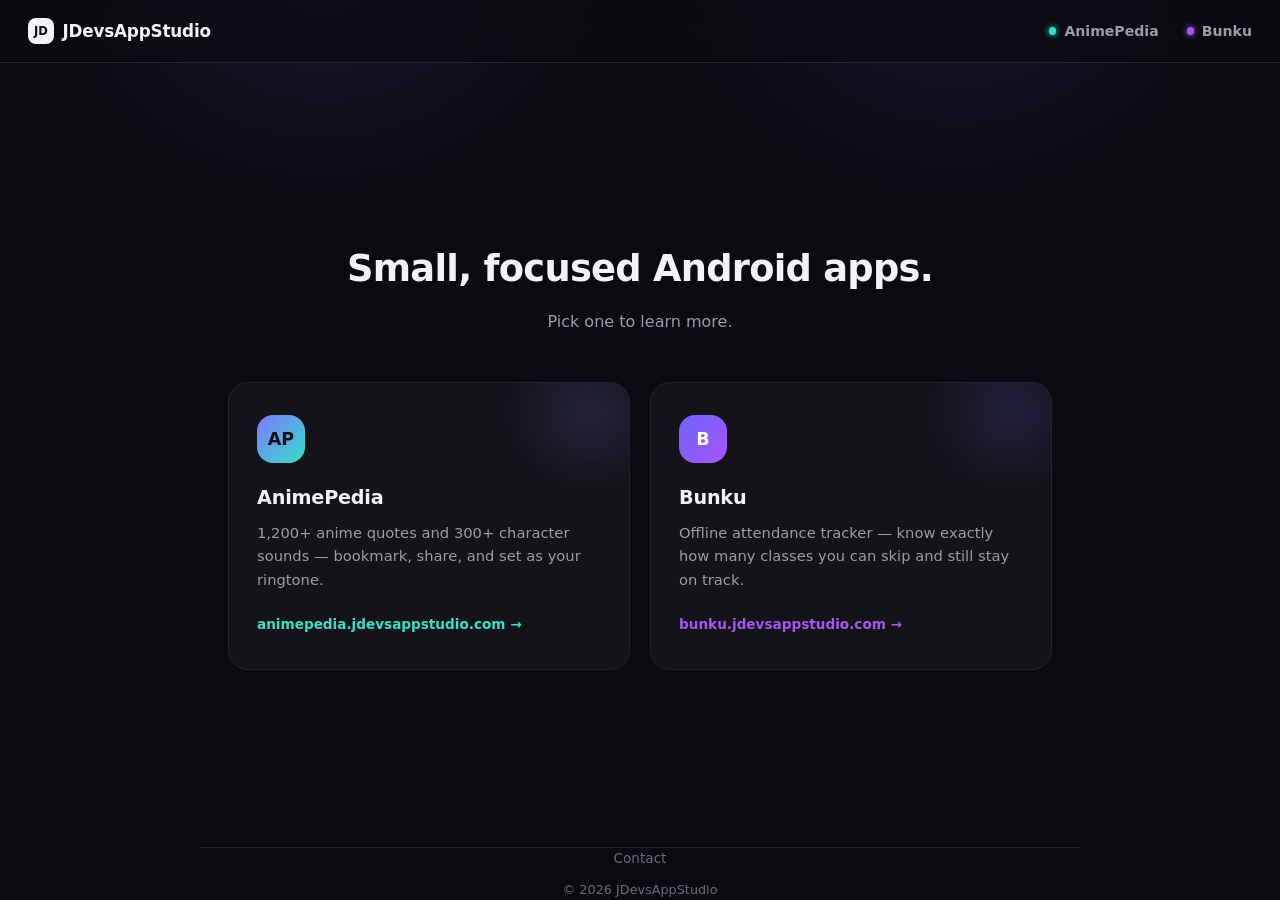
==== index.html @ 1afcf563 "Add studio hub page for jdevsappstudio.com apex domain - New root index.html: small hub linking out " ====
<!doctype html>
<html lang="en">
<head>
<meta charset="utf-8" />
<meta name="viewport" content="width=device-width, initial-scale=1" />
<title>JDevsAppStudio</title>
<meta name="description" content="JDevsAppStudio — small, focused Android apps. AnimePedia (anime quotes & ringtones) and Bunku (attendance tracker)." />
<link rel="canonical" href="https://jdevsappstudio.com/" />
<meta name="theme-color" content="#0a0a10" />
<link rel="icon" href="data:image/svg+xml,%3Csvg xmlns='http://www.w3.org/2000/svg' viewBox='0 0 32 32'%3E%3Crect width='32' height='32' rx='9' fill='%23F3F3F6'/%3E%3Ctext x='16' y='22' font-family='Arial,sans-serif' font-size='15' font-weight='800' fill='%230a0a10' text-anchor='middle'%3EJD%3C/text%3E%3C/svg%3E" />
<style>
:root{
  --bg:#0a0a10;
  --surface:#131318;
  --border:#232330;
  --text1:#f3f3f6;
  --text2:#9c9ca8;
  --text3:#6b6b78;
  --animepedia:#7e78ff;
  --animepedia-2:#34e0c8;
  --bunku:#6c63ff;
  --bunku-2:#a855f7;
  color-scheme: dark;
}
*,*::before,*::after{box-sizing:border-box;margin:0;padding:0}
body{
  background:var(--bg); color:var(--text2);
  font-family:-apple-system,"Segoe UI",Roboto,system-ui,sans-serif;
  line-height:1.6; min-height:100vh;
  display:flex; flex-direction:column;
  overflow-x:hidden;
}
a{color:inherit}
img{max-width:100%;display:block}

.wrap{ max-width:880px; margin:0 auto; padding:0 1.75rem; width:100%; }

nav{
  position:sticky; top:0; z-index:40;
  display:flex; align-items:center; justify-content:space-between;
  padding:1.1rem 1.75rem;
  background:rgba(10,10,16,.72); backdrop-filter:blur(14px);
  border-bottom:1px solid var(--border);
}
.brand{ display:flex; align-items:center; gap:.55rem; font-weight:800; font-size:1.05rem; color:var(--text1); letter-spacing:-.01em; text-decoration:none; }
.brand .mark{
  width:1.6rem; height:1.6rem; border-radius:.5rem; background:var(--text1);
  color:var(--bg); display:inline-flex; align-items:center; justify-content:center;
  font-size:.72rem; font-weight:800;
}
.nav-links{ display:flex; align-items:center; gap:1.75rem; }
.nav-link{ display:inline-flex; align-items:center; gap:.5rem; text-decoration:none; color:var(--text2); font-size:.88rem; font-weight:600; transition:color .15s; }
.nav-link .dot{ width:.45rem; height:.45rem; border-radius:50%; }
.nav-link.animepedia .dot{ background:var(--animepedia-2); box-shadow:0 0 6px var(--animepedia-2); }
.nav-link.bunku .dot{ background:var(--bunku-2); box-shadow:0 0 6px var(--bunku-2); }
.nav-link:hover{ color:var(--text1); }
@media (max-width:520px){ .nav-link span:not(.dot){ display:none } }

main{ flex:1; display:flex; flex-direction:column; justify-content:center; padding:3.5rem 0 4rem; position:relative; isolation:isolate; }
main::before{
  content:''; position:absolute; inset:-15% -10% auto -10%; height:80%; z-index:-1;
  background:
    radial-gradient(40% 60% at 20% 0%, rgba(126,120,255,.14), transparent 70%),
    radial-gradient(40% 60% at 80% 0%, rgba(108,99,255,.14), transparent 70%);
}

.hero{ text-align:center; margin-bottom:3rem; }
.hero h1{
  font-size:clamp(1.7rem,4.2vw,2.3rem); font-weight:800; color:var(--text1);
  letter-spacing:-.02em; margin-bottom:.6rem; text-wrap:balance;
}
.hero p{ color:var(--text2); font-size:1rem; max-width:32ch; margin:0 auto; }

.apps{ display:grid; grid-template-columns:1fr 1fr; gap:1.25rem; }
@media (max-width:640px){ .apps{ grid-template-columns:1fr; } }

.app-card{
  display:block; text-decoration:none;
  background:var(--surface); border:1px solid var(--border); border-radius:20px;
  padding:2rem 1.75rem; position:relative; overflow:hidden; isolation:isolate;
  transition:border-color .15s, transform .15s;
}
.app-card:hover{ transform:translateY(-2px); }
.app-card::before{
  content:''; position:absolute; inset:-30% -20% auto auto; width:60%; height:80%; z-index:-1;
  background:radial-gradient(closest-side, var(--glow), transparent 72%); filter:blur(6px);
}
.app-card.animepedia{ --glow:rgba(126,120,255,.16); }
.app-card.animepedia:hover{ border-color:var(--animepedia); }
.app-card.bunku{ --glow:rgba(108,99,255,.16); }
.app-card.bunku:hover{ border-color:var(--bunku); }

.app-icon{
  width:3rem; height:3rem; border-radius:1rem; margin-bottom:1.25rem;
  display:flex; align-items:center; justify-content:center; font-weight:800; font-size:1.1rem; color:#fff;
}
.animepedia .app-icon{ background:linear-gradient(135deg,var(--animepedia),var(--animepedia-2)); color:#0c0c14; }
.bunku .app-icon{ background:linear-gradient(135deg,var(--bunku),var(--bunku-2)); }

.app-card h2{ font-size:1.2rem; font-weight:800; color:var(--text1); margin-bottom:.4rem; letter-spacing:-.01em; }
.app-card p{ font-size:.92rem; color:var(--text2); margin-bottom:1.25rem; min-height:2.8em; }
.app-card .go{ font-size:.85rem; font-weight:700; display:inline-flex; align-items:center; gap:.4rem; }
.animepedia .go{ color:var(--animepedia-2); }
.bunku .go{ color:var(--bunku-2); }

footer{ border-top:1px solid var(--border); padding:1.75rem; text-align:center; }
.footer-links{ display:flex; gap:1.5rem; justify-content:center; flex-wrap:wrap; margin-bottom:.6rem; }
.footer-links a{ color:var(--text3); text-decoration:none; font-size:.85rem; }
.footer-links a:hover{ color:var(--text2); }
footer p{ color:var(--text3); font-size:.8rem; }
</style>
</head>
<body>

<nav>
  <a class="brand" href="#"><span class="mark">JD</span>JDevsAppStudio</a>
  <div class="nav-links">
    <a class="nav-link animepedia" href="https://animepedia.jdevsappstudio.com" target="_blank" rel="noopener"><span class="dot"></span><span>AnimePedia</span></a>
    <a class="nav-link bunku" href="https://bunku.jdevsappstudio.com" target="_blank" rel="noopener"><span class="dot"></span><span>Bunku</span></a>
  </div>
</nav>

<main class="wrap">
  <div class="hero">
    <h1>Small, focused Android apps.</h1>
    <p>Pick one to learn more.</p>
  </div>

  <div class="apps">
    <a class="app-card animepedia" href="https://animepedia.jdevsappstudio.com" target="_blank" rel="noopener">
      <div class="app-icon">AP</div>
      <h2>AnimePedia</h2>
      <p>1,200+ anime quotes and 300+ character sounds — bookmark, share, and set as your ringtone.</p>
      <span class="go">animepedia.jdevsappstudio.com &rarr;</span>
    </a>
    <a class="app-card bunku" href="https://bunku.jdevsappstudio.com" target="_blank" rel="noopener">
      <div class="app-icon">B</div>
      <h2>Bunku</h2>
      <p>Offline attendance tracker — know exactly how many classes you can skip and still stay on track.</p>
      <span class="go">bunku.jdevsappstudio.com &rarr;</span>
    </a>
  </div>
</main>

<footer class="wrap">
  <div class="footer-links">
    <a href="mailto:jdevsappstudio@gmail.com">Contact</a>
  </div>
  <p>&copy; 2026 JDevsAppStudio</p>
</footer>

</body>
</html>
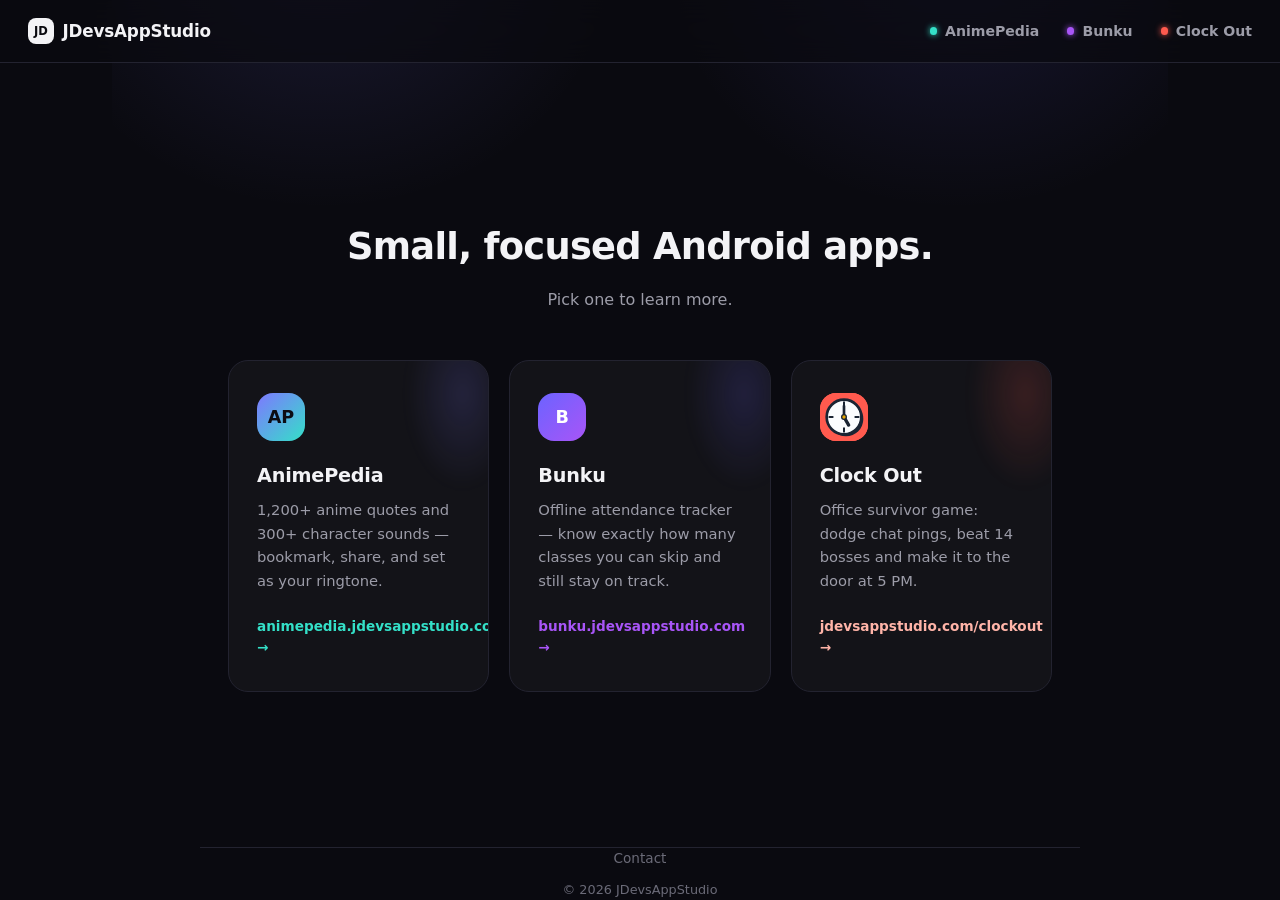
==== commit 76b047f0: "Clock Out: landing page and privacy policy at /clockout, hub card, sitemap and robots Co-Authored-By" ====
--- a/index.html
+++ b/index.html
@@ -4,7 +4,7 @@
 <meta charset="utf-8" />
 <meta name="viewport" content="width=device-width, initial-scale=1" />
 <title>JDevsAppStudio</title>
-<meta name="description" content="JDevsAppStudio — small, focused Android apps. AnimePedia (anime quotes & ringtones) and Bunku (attendance tracker)." />
+<meta name="description" content="JDevsAppStudio — small, focused Android apps. AnimePedia (anime quotes & ringtones), Bunku (attendance tracker) and Clock Out (office survivor game)." />
 <link rel="canonical" href="https://jdevsappstudio.com/" />
 <meta name="theme-color" content="#0a0a10" />
 <link rel="icon" href="data:image/svg+xml,%3Csvg xmlns='http://www.w3.org/2000/svg' viewBox='0 0 32 32'%3E%3Crect width='32' height='32' rx='9' fill='%23F3F3F6'/%3E%3Ctext x='16' y='22' font-family='Arial,sans-serif' font-size='15' font-weight='800' fill='%230a0a10' text-anchor='middle'%3EJD%3C/text%3E%3C/svg%3E" />
@@ -20,6 +20,8 @@
   --animepedia-2:#34e0c8;
   --bunku:#6c63ff;
   --bunku-2:#a855f7;
+  --clockout:#ff5a4e;
+  --clockout-2:#ffb4a8;
   color-scheme: dark;
 }
 *,*::before,*::after{box-sizing:border-box;margin:0;padding:0}
@@ -53,6 +55,7 @@
 .nav-link .dot{ width:.45rem; height:.45rem; border-radius:50%; }
 .nav-link.animepedia .dot{ background:var(--animepedia-2); box-shadow:0 0 6px var(--animepedia-2); }
 .nav-link.bunku .dot{ background:var(--bunku-2); box-shadow:0 0 6px var(--bunku-2); }
+.nav-link.clockout .dot{ background:var(--clockout); box-shadow:0 0 6px var(--clockout); }
 .nav-link:hover{ color:var(--text1); }
 @media (max-width:520px){ .nav-link span:not(.dot){ display:none } }
 
@@ -71,8 +74,7 @@
 }
 .hero p{ color:var(--text2); font-size:1rem; max-width:32ch; margin:0 auto; }
 
-.apps{ display:grid; grid-template-columns:1fr 1fr; gap:1.25rem; }
-@media (max-width:640px){ .apps{ grid-template-columns:1fr; } }
+.apps{ display:grid; grid-template-columns:repeat(auto-fit,minmax(240px,1fr)); gap:1.25rem; }
 
 .app-card{
   display:block; text-decoration:none;
@@ -89,6 +91,8 @@
 .app-card.animepedia:hover{ border-color:var(--animepedia); }
 .app-card.bunku{ --glow:rgba(108,99,255,.16); }
 .app-card.bunku:hover{ border-color:var(--bunku); }
+.app-card.clockout{ --glow:rgba(255,90,78,.16); }
+.app-card.clockout:hover{ border-color:var(--clockout); }
 
 .app-icon{
   width:3rem; height:3rem; border-radius:1rem; margin-bottom:1.25rem;
@@ -96,12 +100,15 @@
 }
 .animepedia .app-icon{ background:linear-gradient(135deg,var(--animepedia),var(--animepedia-2)); color:#0c0c14; }
 .bunku .app-icon{ background:linear-gradient(135deg,var(--bunku),var(--bunku-2)); }
+.clockout .app-icon{ background:var(--clockout); padding:0; overflow:hidden; }
+.clockout .app-icon img{ width:100%; height:100%; }
 
 .app-card h2{ font-size:1.2rem; font-weight:800; color:var(--text1); margin-bottom:.4rem; letter-spacing:-.01em; }
 .app-card p{ font-size:.92rem; color:var(--text2); margin-bottom:1.25rem; min-height:2.8em; }
 .app-card .go{ font-size:.85rem; font-weight:700; display:inline-flex; align-items:center; gap:.4rem; }
 .animepedia .go{ color:var(--animepedia-2); }
 .bunku .go{ color:var(--bunku-2); }
+.clockout .go{ color:var(--clockout-2); }
 
 footer{ border-top:1px solid var(--border); padding:1.75rem; text-align:center; }
 .footer-links{ display:flex; gap:1.5rem; justify-content:center; flex-wrap:wrap; margin-bottom:.6rem; }
@@ -117,6 +124,7 @@
   <div class="nav-links">
     <a class="nav-link animepedia" href="https://animepedia.jdevsappstudio.com" target="_blank" rel="noopener"><span class="dot"></span><span>AnimePedia</span></a>
     <a class="nav-link bunku" href="https://bunku.jdevsappstudio.com" target="_blank" rel="noopener"><span class="dot"></span><span>Bunku</span></a>
+    <a class="nav-link clockout" href="/clockout/"><span class="dot"></span><span>Clock Out</span></a>
   </div>
 </nav>
 
@@ -139,6 +147,12 @@
       <p>Offline attendance tracker — know exactly how many classes you can skip and still stay on track.</p>
       <span class="go">bunku.jdevsappstudio.com &rarr;</span>
     </a>
+    <a class="app-card clockout" href="/clockout/">
+      <div class="app-icon"><img src="/clockout/img/icon.svg" alt=""></div>
+      <h2>Clock Out</h2>
+      <p>Office survivor game: dodge chat pings, beat 14 bosses and make it to the door at 5 PM.</p>
+      <span class="go">jdevsappstudio.com/clockout &rarr;</span>
+    </a>
   </div>
 </main>
 
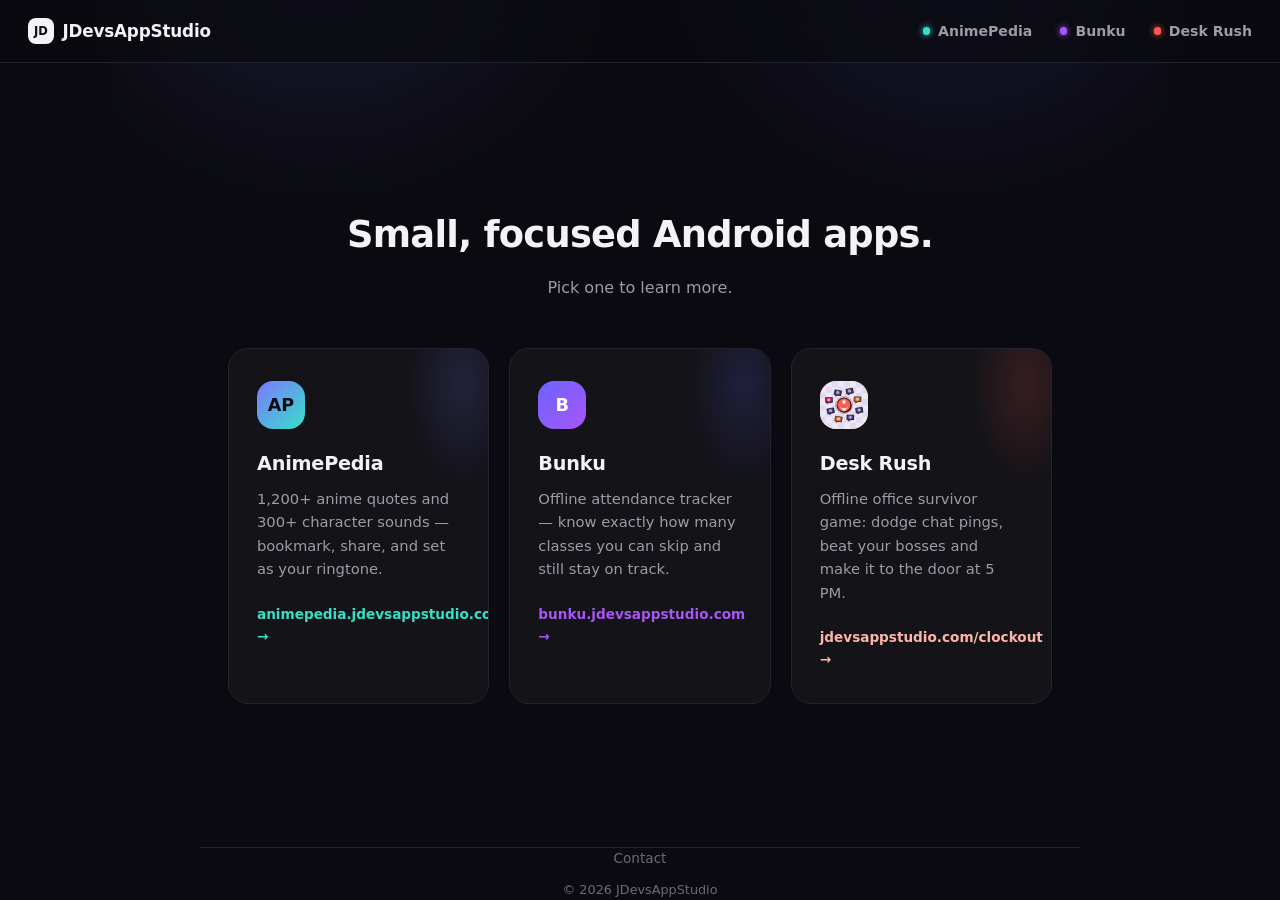
==== commit 10bd4cb6: "Desk Rush rename: game page, privacy policy, hub card, share image and icon Co-Authored-By: Claude O" ====
--- a/index.html
+++ b/index.html
@@ -4,7 +4,7 @@
 <meta charset="utf-8" />
 <meta name="viewport" content="width=device-width, initial-scale=1" />
 <title>JDevsAppStudio</title>
-<meta name="description" content="JDevsAppStudio — small, focused Android apps. AnimePedia (anime quotes & ringtones), Bunku (attendance tracker) and Clock Out (office survivor game)." />
+<meta name="description" content="JDevsAppStudio — small, focused Android apps. AnimePedia (anime quotes & ringtones), Bunku (attendance tracker) and Desk Rush (office survivor game)." />
 <link rel="canonical" href="https://jdevsappstudio.com/" />
 <meta name="theme-color" content="#0a0a10" />
 <link rel="icon" href="data:image/svg+xml,%3Csvg xmlns='http://www.w3.org/2000/svg' viewBox='0 0 32 32'%3E%3Crect width='32' height='32' rx='9' fill='%23F3F3F6'/%3E%3Ctext x='16' y='22' font-family='Arial,sans-serif' font-size='15' font-weight='800' fill='%230a0a10' text-anchor='middle'%3EJD%3C/text%3E%3C/svg%3E" />
@@ -124,7 +124,7 @@
   <div class="nav-links">
     <a class="nav-link animepedia" href="https://animepedia.jdevsappstudio.com" target="_blank" rel="noopener"><span class="dot"></span><span>AnimePedia</span></a>
     <a class="nav-link bunku" href="https://bunku.jdevsappstudio.com" target="_blank" rel="noopener"><span class="dot"></span><span>Bunku</span></a>
-    <a class="nav-link clockout" href="/clockout/"><span class="dot"></span><span>Clock Out</span></a>
+    <a class="nav-link clockout" href="/clockout/"><span class="dot"></span><span>Desk Rush</span></a>
   </div>
 </nav>
 
@@ -149,8 +149,8 @@
     </a>
     <a class="app-card clockout" href="/clockout/">
       <div class="app-icon"><img src="/clockout/img/icon.svg" alt=""></div>
-      <h2>Clock Out</h2>
-      <p>Office survivor game: dodge chat pings, beat 14 bosses and make it to the door at 5 PM.</p>
+      <h2>Desk Rush</h2>
+      <p>Offline office survivor game: dodge chat pings, beat your bosses and make it to the door at 5 PM.</p>
       <span class="go">jdevsappstudio.com/clockout &rarr;</span>
     </a>
   </div>
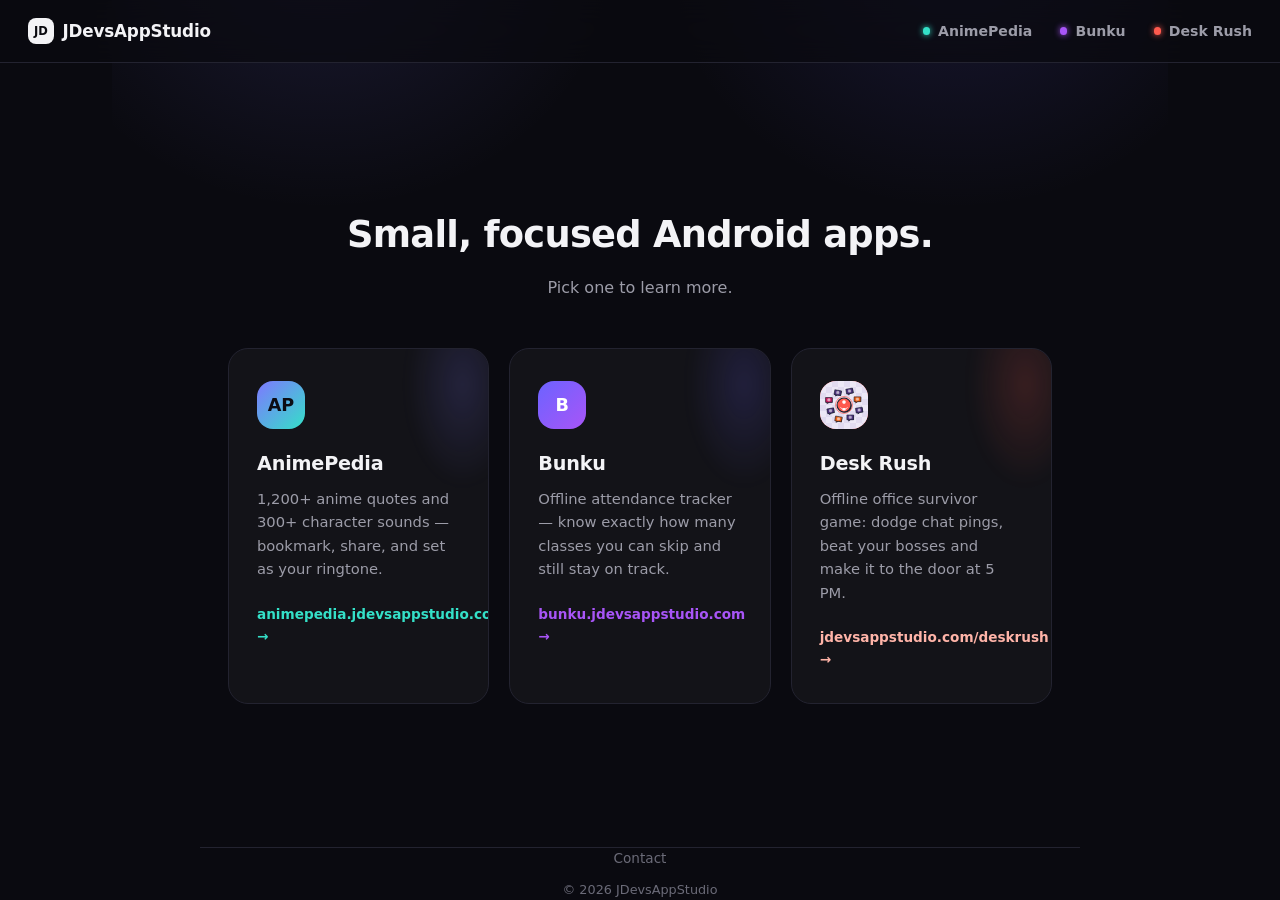
==== commit ef9f94b8: "Move the game page to /deskrush; /clockout pages redirect there Co-Authored-By: Claude Opus 5.5 <nor" ====
--- a/index.html
+++ b/index.html
@@ -20,8 +20,8 @@
   --animepedia-2:#34e0c8;
   --bunku:#6c63ff;
   --bunku-2:#a855f7;
-  --clockout:#ff5a4e;
-  --clockout-2:#ffb4a8;
+  --deskrush:#ff5a4e;
+  --deskrush-2:#ffb4a8;
   color-scheme: dark;
 }
 *,*::before,*::after{box-sizing:border-box;margin:0;padding:0}
@@ -55,7 +55,7 @@
 .nav-link .dot{ width:.45rem; height:.45rem; border-radius:50%; }
 .nav-link.animepedia .dot{ background:var(--animepedia-2); box-shadow:0 0 6px var(--animepedia-2); }
 .nav-link.bunku .dot{ background:var(--bunku-2); box-shadow:0 0 6px var(--bunku-2); }
-.nav-link.clockout .dot{ background:var(--clockout); box-shadow:0 0 6px var(--clockout); }
+.nav-link.deskrush .dot{ background:var(--deskrush); box-shadow:0 0 6px var(--deskrush); }
 .nav-link:hover{ color:var(--text1); }
 @media (max-width:520px){ .nav-link span:not(.dot){ display:none } }
 
@@ -91,8 +91,8 @@
 .app-card.animepedia:hover{ border-color:var(--animepedia); }
 .app-card.bunku{ --glow:rgba(108,99,255,.16); }
 .app-card.bunku:hover{ border-color:var(--bunku); }
-.app-card.clockout{ --glow:rgba(255,90,78,.16); }
-.app-card.clockout:hover{ border-color:var(--clockout); }
+.app-card.deskrush{ --glow:rgba(255,90,78,.16); }
+.app-card.deskrush:hover{ border-color:var(--deskrush); }
 
 .app-icon{
   width:3rem; height:3rem; border-radius:1rem; margin-bottom:1.25rem;
@@ -100,15 +100,15 @@
 }
 .animepedia .app-icon{ background:linear-gradient(135deg,var(--animepedia),var(--animepedia-2)); color:#0c0c14; }
 .bunku .app-icon{ background:linear-gradient(135deg,var(--bunku),var(--bunku-2)); }
-.clockout .app-icon{ background:var(--clockout); padding:0; overflow:hidden; }
-.clockout .app-icon img{ width:100%; height:100%; }
+.deskrush .app-icon{ background:var(--deskrush); padding:0; overflow:hidden; }
+.deskrush .app-icon img{ width:100%; height:100%; }
 
 .app-card h2{ font-size:1.2rem; font-weight:800; color:var(--text1); margin-bottom:.4rem; letter-spacing:-.01em; }
 .app-card p{ font-size:.92rem; color:var(--text2); margin-bottom:1.25rem; min-height:2.8em; }
 .app-card .go{ font-size:.85rem; font-weight:700; display:inline-flex; align-items:center; gap:.4rem; }
 .animepedia .go{ color:var(--animepedia-2); }
 .bunku .go{ color:var(--bunku-2); }
-.clockout .go{ color:var(--clockout-2); }
+.deskrush .go{ color:var(--deskrush-2); }
 
 footer{ border-top:1px solid var(--border); padding:1.75rem; text-align:center; }
 .footer-links{ display:flex; gap:1.5rem; justify-content:center; flex-wrap:wrap; margin-bottom:.6rem; }
@@ -124,7 +124,7 @@
   <div class="nav-links">
     <a class="nav-link animepedia" href="https://animepedia.jdevsappstudio.com" target="_blank" rel="noopener"><span class="dot"></span><span>AnimePedia</span></a>
     <a class="nav-link bunku" href="https://bunku.jdevsappstudio.com" target="_blank" rel="noopener"><span class="dot"></span><span>Bunku</span></a>
-    <a class="nav-link clockout" href="/clockout/"><span class="dot"></span><span>Desk Rush</span></a>
+    <a class="nav-link deskrush" href="/deskrush/"><span class="dot"></span><span>Desk Rush</span></a>
   </div>
 </nav>
 
@@ -147,11 +147,11 @@
       <p>Offline attendance tracker — know exactly how many classes you can skip and still stay on track.</p>
       <span class="go">bunku.jdevsappstudio.com &rarr;</span>
     </a>
-    <a class="app-card clockout" href="/clockout/">
-      <div class="app-icon"><img src="/clockout/img/icon.svg" alt=""></div>
+    <a class="app-card deskrush" href="/deskrush/">
+      <div class="app-icon"><img src="/deskrush/img/icon.svg" alt=""></div>
       <h2>Desk Rush</h2>
       <p>Offline office survivor game: dodge chat pings, beat your bosses and make it to the door at 5 PM.</p>
-      <span class="go">jdevsappstudio.com/clockout &rarr;</span>
+      <span class="go">jdevsappstudio.com/deskrush &rarr;</span>
     </a>
   </div>
 </main>
